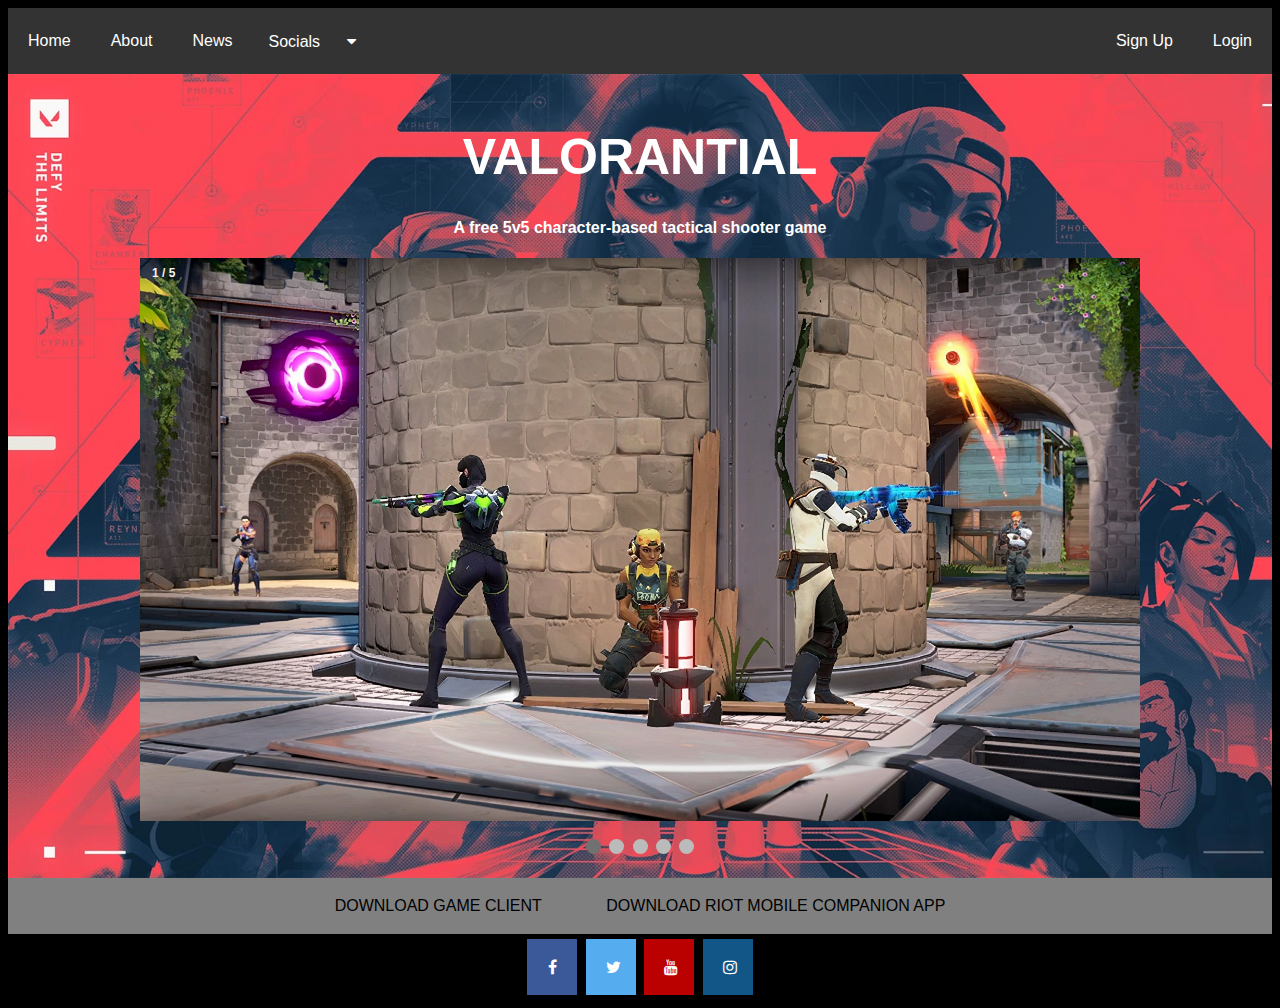
==== index.html @ 1e98162e "about commit edit" ====
<!DOCTYPE html>
<html lang="en">
    <head>
        <meta charset="UTF-8">
        <meta name="viewport" content="width=device-width, initial-scale=1">
		<title>Valorantial</title>
		<link href="style.css" rel="stylesheet" type="text/css" />
        <script src="javascript.js" defer></script>
		<link rel="stylesheet" href="https://cdnjs.cloudflare.com/ajax/libs/font-awesome/4.7.0/css/font-awesome.min.css">
        <style></style>
    </head>
    <body>
		<div class="navBar">
			<a href="index.html">Home</a>
			<a href="about.html">About</a>
			<a href="">News</a>
			<a href="login.html" class="right">Login</a>
			<a href="" class="right">Sign Up</a>
			<div class="dropdown">
				<button class="dropbtn">Socials 
				  <i class="fa fa-caret-down"></i>
				</button>
				<div class="dropdown-content">
				  <a href="https://www.facebook.com/PlayVALORANT/" target="_blank">FaceBook</a>
				  <a href="https://twitter.com/playvalorant" target="_blank">Twitter</a>
				  <a href="https://www.youtube.com/PlayValorant" target="_blank">Youtube</a>
				  <a href="https://www.instagram.com/playvalorantofficial/" target="_blank">Instagram</a>
				</div>
			</div>
		</div>
		<div class="header">
			<h1>VALORANTIAL</h1>
			<h4>A free 5v5 character-based tactical shooter game</h4>
		<div class="slideshow-container">

		<div class="mySlides fade">
			<div class="numbertext">1 / 5</div>
			<img src="download1.jpg" style="width:100%">
		</div>
			
		<div class="mySlides fade">
			<div class="numbertext">2 / 5</div>
			<img src="download2.jpg" style="width:100%">
		</div>
			
		<div class="mySlides fade">
			<div class="numbertext">3 / 5</div>
			<img src="download3.jpg" style="width:100%">
		</div>

		<div class="mySlides fade">
			<div class="numbertext">4 / 5</div>
			<img src="download4.jpg" style="width:100%">
		</div>

		<div class="mySlides fade">
			<div class="numbertext">5 / 5</div>
			<img src="download5.png" style="width:100%">
		</div>

		</div>
		<br>

		<div style="text-align:center">
			<span class="dot"></span> 
			<span class="dot"></span> 
			<span class="dot"></span>
			<span class="dot"></span> 
			<span class="dot"></span>
		</div>
		</div>
		
		<div class="downloadBar">
			<a href="https://playvalorant.com/en-sg/download/" target="_blank" class="download">DOWNLOAD GAME CLIENT</a>
			<a href="https://play.google.com/store/apps/details?id=com.riotgames.mobile.leagueconnect&referrer=singular_click_id%3D18932eaf-8237-442a-aabf-de5911f36f7c&pli=1" 
			target="_blank" class="download">DOWNLOAD RIOT MOBILE COMPANION APP</a>
		</div>

		<div class="socialBar">
			<a href="https://www.facebook.com/PlayVALORANT/" target="_blank" class="fa fa-facebook"></a>
			<a href="https://twitter.com/playvalorant" target="_blank" class="fa fa-twitter"></a>
			<a href="https://www.youtube.com/PlayValorant" target="_blank" class="fa fa-youtube"></a>
			<a href="https://www.instagram.com/playvalorantofficial/" target="_blank" class="fa fa-instagram"></a>
		</div>
    </body>
</html>
---- style.css ----
* {box-sizing: border-box;}
body {
	font-family: Verdana, sans-serif;
	background-color: black;
}
.mySlides {display: none;}
img {vertical-align: middle;}

.header{
	padding: 20px;
	text-align: center;
	background-image: url(val.webp);
	background-size: cover;
	color: white;
	font-weight: bold;
}
.header h1{
	font-size: 50px;
	font-weight: bold;
}
.header h4{
	font-weight: bold;
}
.navBar{
overflow: hidden;
background-color: #333;
}
.navBar a {
	float: left;
	display: block;
	color: white;
	text-align: center;
	padding: 24px 20px;
	text-decoration: none;
}
.navBar a.right{
	float: right;
}  
.navBar a:Hover, .dropdown:hover .dropbtn {
	background-color: #ddd;
	color: black;
}
.dropdown {
	float: left;
	overflow: hidden;
}
  
.dropdown .dropbtn {
	font-size: 16px;  
	border: none;
	outline: none;
	color: white;
	padding: 0px 16px;
	background-color: inherit;
	font-family: inherit;
	margin: 0;
}
.dropdown-content {
	display: none;
	position: absolute;
	background-color: #f9f9f9;
	min-width: 160px;
	box-shadow: 0px 8px 16px 0px rgba(0,0,0,0.2);
	z-index: 1;
}
.dropdown-content a {
	float: none;
	color: black;
	padding: 12px 16px;
	text-decoration: none;
	display: block;
	text-align: left;
}
  
.dropdown-content a:hover {
	background-color: #ddd;
}
  
.dropdown:hover .dropdown-content {
	display: block;
}
.slideshow-container {
max-width: 1000px;
position: relative;
margin: auto;
}	
.numbertext {
color: #f2f2f2;
font-size: 12px;
padding: 8px 12px;
position: absolute;
top: 0;
}
.dot {
height: 15px;
width: 15px;
margin: 0 2px;
background-color: #bbb;
border-radius: 50%;
display: inline-block;
transition: background-color 0.6s ease;
}
.active {
background-color: #717171;
}	
.fade {
animation-name: fade;
animation-duration: 1.5s;
}

@keyframes fade {
from {opacity: .4}
to {opacity: 1}
}
@media only screen and (max-width: 300px) {
.text {font-size: 11px}
}
@media screen and (max-width: 400px) {
.navBar a {
	float: none;
	width: 100%;
}
}
.socialBar {
	background-color: black;
	text-align: center;
}
.fa {
	padding: 20px;
	font-size: 30px;
	width: 50px;
	text-align: center;
	text-decoration: none;
	margin: 5px 2px;
}
.fa:hover {
    opacity: 0.7;
}
.fa-facebook {
	background: #3B5998;
	color: white;
}
.fa-twitter {
	background: #55ACEE;
	color: white;
}
.fa-youtube {
	background: #bb0000;
	color: white;
}
  
.fa-instagram {
	background: #125688;
	color: white;
}
.downloadBar{
	background-color: grey;
	text-align: center;
}
.download{
  	background-color: inherit;
 	padding: 14px 28px;
	margin: 5px 2px;
  	font-size: 16px;
  	cursor: pointer;
  	display: inline-block;
	text-decoration: none;
	color: black;
}
.download:hover {
    opacity: 0.7;
	background: white;
}
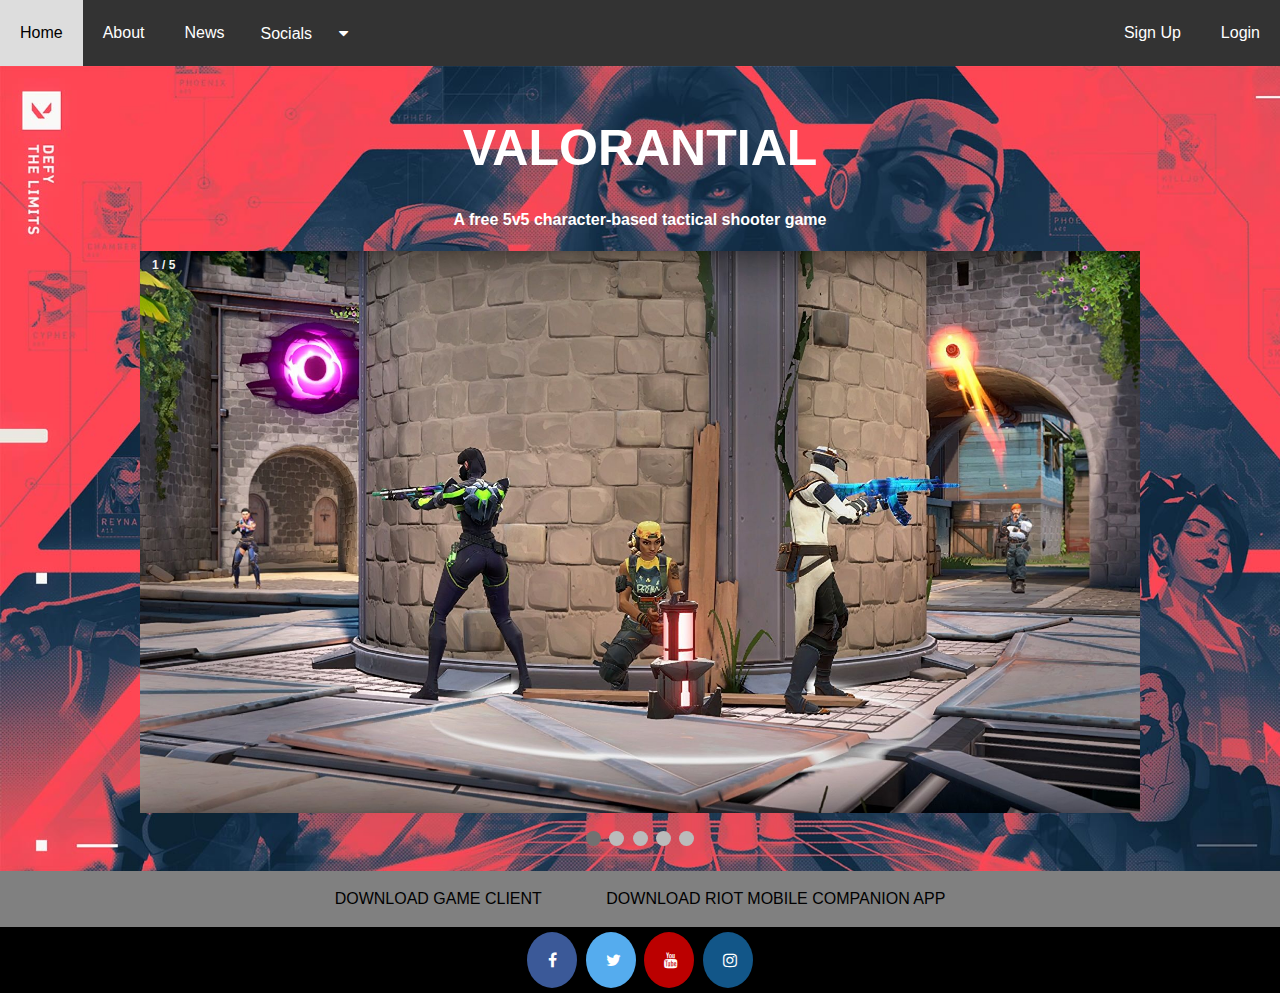
==== commit d39ebf34: "install normalize.css, changed to 1 style.css" ====
--- a/index.html
+++ b/index.html
@@ -5,6 +5,7 @@
         <meta name="viewport" content="width=device-width, initial-scale=1">
 		<title>Valorantial</title>
 		<link href="style.css" rel="stylesheet" type="text/css" />
+		<link href="normalize.css" rel="stylesheet" type="text/css" />
         <script src="javascript.js" defer></script>
 		<link rel="stylesheet" href="https://cdnjs.cloudflare.com/ajax/libs/font-awesome/4.7.0/css/font-awesome.min.css">
         <style></style>
@@ -14,8 +15,8 @@
 			<a href="index.html">Home</a>
 			<a href="about.html">About</a>
 			<a href="">News</a>
-			<a href="login.html" class="right">Login</a>
-			<a href="" class="right">Sign Up</a>
+			<a href="login.html" class="right" target="_blank">Login</a>
+			<a href="" class="right" target="_blank">Sign Up</a>
 			<div class="dropdown">
 				<button class="dropbtn">Socials 
 				  <i class="fa fa-caret-down"></i>
--- a/style.css
+++ b/style.css
@@ -1,7 +1,7 @@
+/* index */
 * {box-sizing: border-box;}
 body {
 	font-family: Verdana, sans-serif;
-	background-color: black;
 }
 .mySlides {display: none;}
 img {vertical-align: middle;}
@@ -132,6 +132,7 @@
 	text-align: center;
 	text-decoration: none;
 	margin: 5px 2px;
+	border-radius: 50%;
 }
 .fa:hover {
     opacity: 0.7;
@@ -171,3 +172,20 @@
     opacity: 0.7;
 	background: white;
 }
+/*ABOUT */
+.aboutGame h1{
+    color:white;
+}
+/*LOGIN & sign up*/
+body, html {
+    height: 100%;
+    margin: 0;
+}
+.test {
+    background-image: url(download6.png);
+    height: 100%;
+    background-position: center;
+    background-repeat: no-repeat;
+    background-size: cover;
+}
+form {border: 3px solid #f1f1f1;}
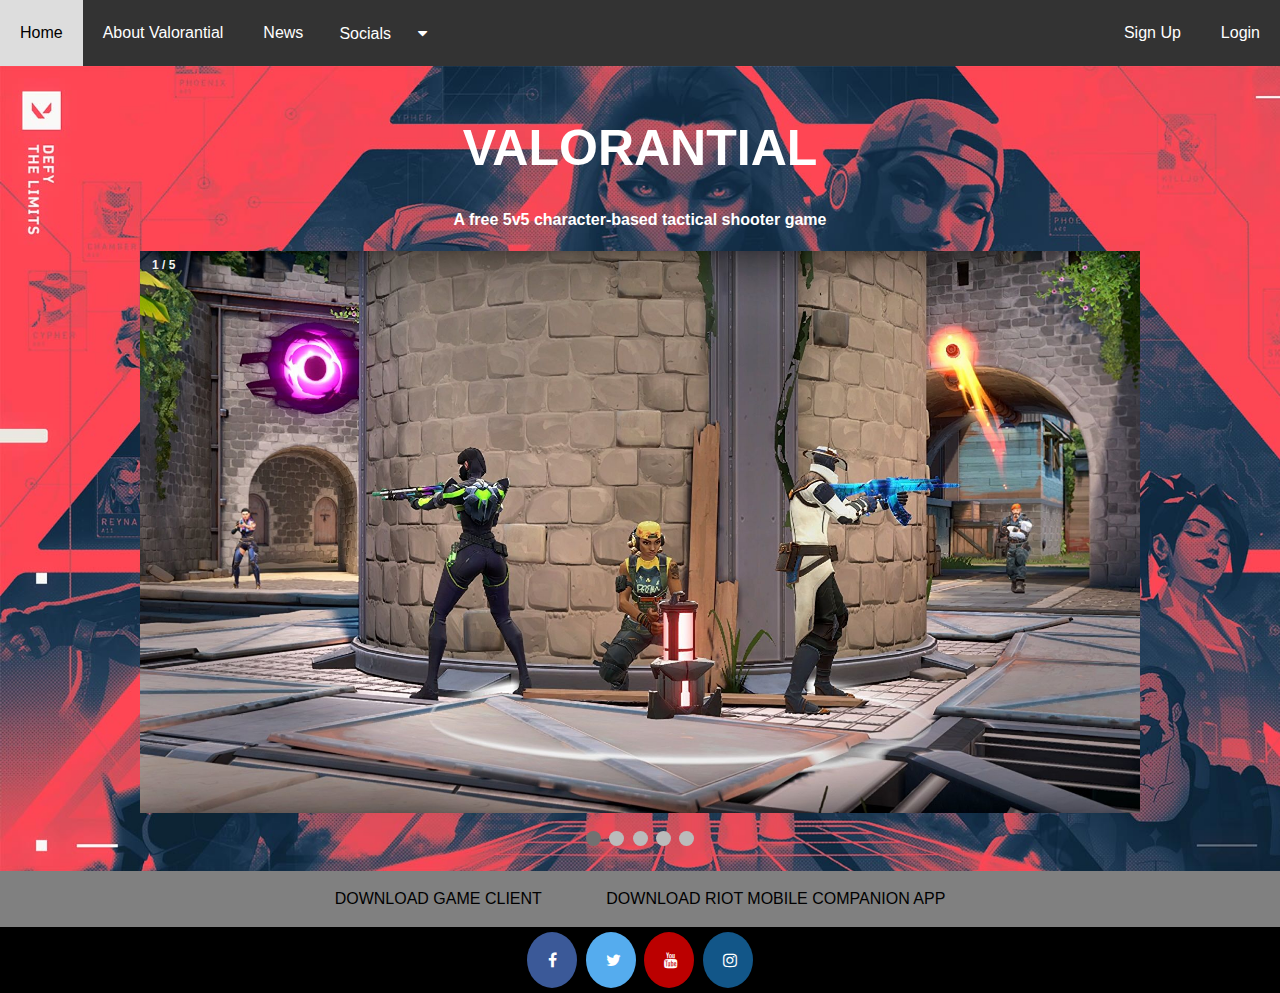
==== commit 10e47063: "about commit" ====
--- a/index.html
+++ b/index.html
@@ -13,10 +13,8 @@
     <body>
 		<div class="navBar">
 			<a href="index.html">Home</a>
-			<a href="about.html">About</a>
-			<a href="">News</a>
-			<a href="login.html" class="right" target="_blank">Login</a>
-			<a href="" class="right" target="_blank">Sign Up</a>
+			<a href="about.html">About Valorantial</a>
+			<a href="news.html">News</a>
 			<div class="dropdown">
 				<button class="dropbtn">Socials 
 				  <i class="fa fa-caret-down"></i>
@@ -28,6 +26,8 @@
 				  <a href="https://www.instagram.com/playvalorantofficial/" target="_blank">Instagram</a>
 				</div>
 			</div>
+			<a href="login.html" class="right" target="_blank">Login</a>
+			<a href="signup.html" class="right" target="_blank">Sign Up</a>
 		</div>
 		<div class="header">
 			<h1>VALORANTIAL</h1>
--- a/style.css
+++ b/style.css
@@ -1,5 +1,6 @@
 /* index */
 * {box-sizing: border-box;}
+
 body {
 	font-family: Verdana, sans-serif;
 }
@@ -40,6 +41,7 @@
 	background-color: #ddd;
 	color: black;
 }
+/* dropdown socials */
 .dropdown {
 	float: left;
 	overflow: hidden;
@@ -116,11 +118,12 @@
 .text {font-size: 11px}
 }
 @media screen and (max-width: 400px) {
-.navBar a {
+.navBar a, .dropdown, .dropbtn, .dropdown-content a {
 	float: none;
 	width: 100%;
 }
 }
+/* social bar */
 .socialBar {
 	background-color: black;
 	text-align: center;
@@ -172,20 +175,131 @@
     opacity: 0.7;
 	background: white;
 }
-/*ABOUT */
-.aboutGame h1{
-    color:white;
-}
-/*LOGIN & sign up*/
-body, html {
-    height: 100%;
-    margin: 0;
-}
-.test {
-    background-image: url(download6.png);
-    height: 100%;
-    background-position: center;
-    background-repeat: no-repeat;
-    background-size: cover;
-}
-form {border: 3px solid #f1f1f1;}
+/* ABOUT */
+/*.aboutGame h1{
+	font-weight: bold;
+	font-size: 40px;
+	text-align: center;
+	color: white;
+}*/
+/*.aboutGameLeft h4{
+	font-weight: bold;
+	font-size: 15px;
+	text-align: center;
+	color: white;
+} */
+.aboutGamePic {
+	display: block;
+	margin-left: auto;
+	margin-right: auto;
+	width: 50%;
+}
+.split {
+	height: 100%;
+	width: 50%;
+	position: fixed;
+	z-index: 1;
+	top: 0;
+	overflow-x: hidden;
+	padding-top: 20px;
+}
+  
+.left {
+	left: 0;
+}
+  
+.right {
+	right: 0;
+}
+.centered {
+	position: absolute;
+	top: 50%;
+	left: 50%;
+	transform: translate(-50%, -50%);
+	text-align: center;
+}
+
+/* LOGIN */
+form {
+	border: 3px solid #f1f1f1;
+}
+input[type=text], input[type=password] {
+	width: 100%;
+	padding: 12px 20px;
+	margin: 8px 0;
+	display: inline-block;
+	border: 1px solid #ccc;
+	box-sizing: border-box;
+}
+input[type=text]:focus, input[type=password]:focus {
+	background-color: #ddd;
+	outline: none;
+}
+button {
+	background-color: black;
+	color: white;
+	padding: 14px 20px;
+	margin: 8px 0;
+	border: none;
+	cursor: pointer;
+	width: 100%;
+}
+button:hover {
+	opacity: 0.8;
+}
+  
+.cancelbtn {
+	width: auto;
+	padding: 10px 18px;
+	background-color: #f44336;
+}
+.container {
+	padding: 16px;
+}
+  
+span.psw {
+	float: right;
+	padding-top: 16px;
+}
+.imgcontainer {
+	text-align: center;
+	margin: 24px 0 12px 0;
+}
+img.avatar {
+	width: 15%;
+	border-radius: 50%;
+}
+/* Change styles for span and cancel button on extra small screens */
+@media screen and (max-width: 300px) {
+span.psw {
+	display: block;
+	float: none;
+}
+.cancelbtn, .cancelbtnSIGNUP, .signupbtn {
+	width: 100%;
+}
+}
+/* sign up */
+hr {
+	border: 1px solid #f1f1f1;
+	margin-bottom: 25px;
+}
+.cancelbtnSIGNUP {
+	padding: 14px 20px;
+	background-color: #f44336;
+}
+.cancelbtnSIGNUP, .signupbtn {
+	float: left;
+	width: 50%;
+}
+.clearfix::after {
+	content: "";
+	clear: both;
+	display: table;
+}
+/* news */
+.news h1{
+    color:black;
+	font-weight: bold;
+	font-size: 50px;
+}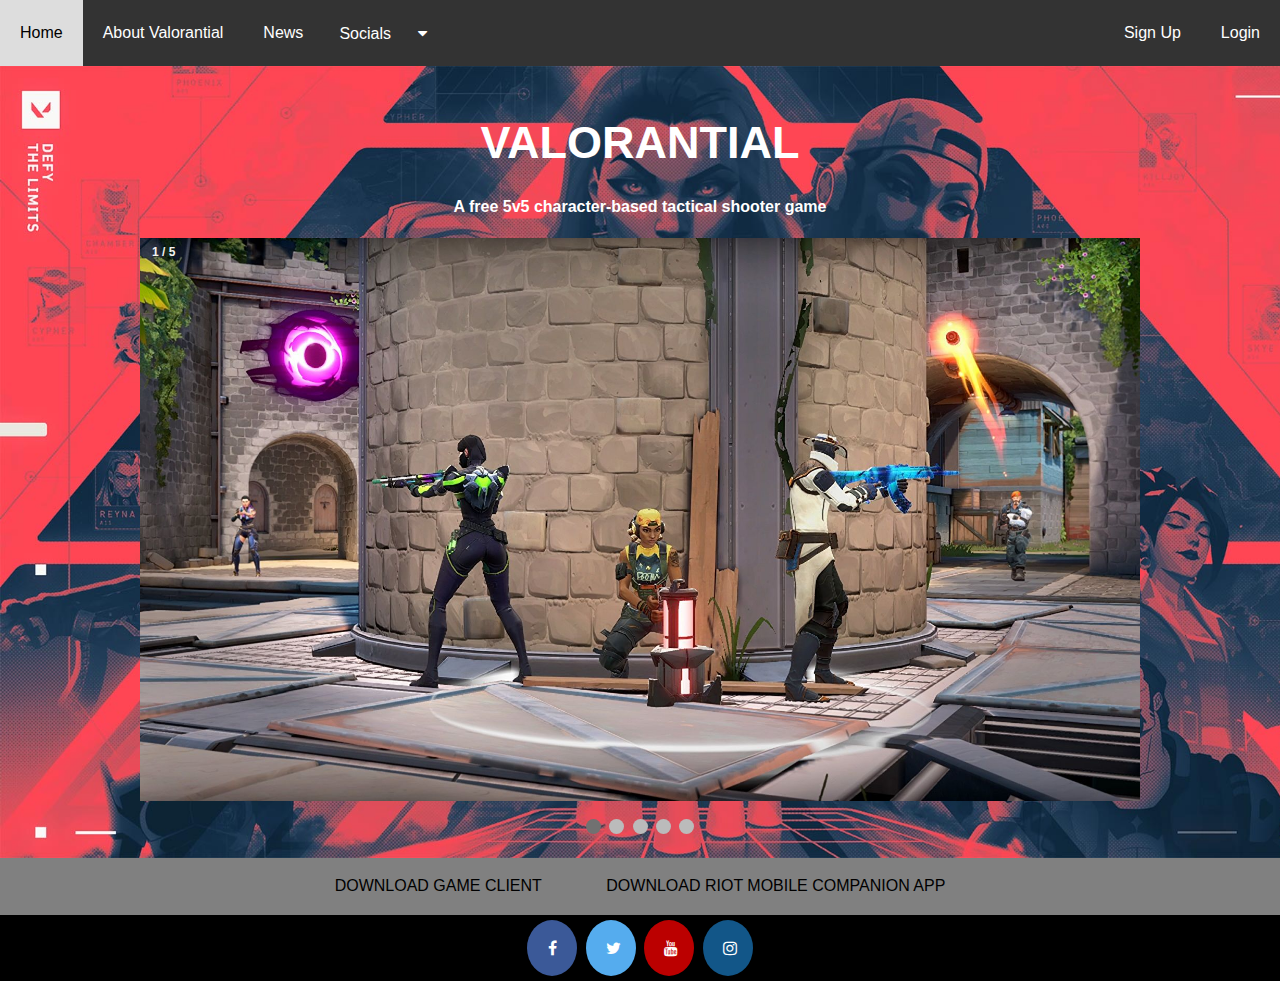
==== commit 27368acb: "news commit" ====
--- a/index.html
+++ b/index.html
@@ -36,27 +36,27 @@
 
 		<div class="mySlides fade">
 			<div class="numbertext">1 / 5</div>
-			<img src="download1.jpg" style="width:100%">
+			<img src="images/download1.jpg" style="width:100%">
 		</div>
 			
 		<div class="mySlides fade">
 			<div class="numbertext">2 / 5</div>
-			<img src="download2.jpg" style="width:100%">
+			<img src="images/download2.jpg" style="width:100%">
 		</div>
 			
 		<div class="mySlides fade">
 			<div class="numbertext">3 / 5</div>
-			<img src="download3.jpg" style="width:100%">
+			<img src="images/download3.jpg" style="width:100%">
 		</div>
 
 		<div class="mySlides fade">
 			<div class="numbertext">4 / 5</div>
-			<img src="download4.jpg" style="width:100%">
+			<img src="images/download4.jpg" style="width:100%">
 		</div>
 
 		<div class="mySlides fade">
 			<div class="numbertext">5 / 5</div>
-			<img src="download5.png" style="width:100%">
+			<img src="images/download5.png" style="width:100%">
 		</div>
 
 		</div>
--- a/style.css
+++ b/style.css
@@ -16,15 +16,15 @@
 	font-weight: bold;
 }
 .header h1{
-	font-size: 50px;
+	font-size: 45px;
 	font-weight: bold;
 }
 .header h4{
 	font-weight: bold;
 }
 .navBar{
-overflow: hidden;
-background-color: #333;
+	overflow: hidden;
+	background-color: #333;
 }
 .navBar a {
 	float: left;
@@ -35,6 +35,7 @@
 	text-decoration: none;
 }
 .navBar a.right{
+	color:white;
 	float: right;
 }  
 .navBar a:Hover, .dropdown:hover .dropbtn {
@@ -176,49 +177,27 @@
 	background: white;
 }
 /* ABOUT */
-/*.aboutGame h1{
+.aboutGame h1{
 	font-weight: bold;
 	font-size: 40px;
 	text-align: center;
 	color: white;
-}*/
-/*.aboutGameLeft h4{
+}
+.aboutGame h4{
 	font-weight: bold;
 	font-size: 15px;
 	text-align: center;
 	color: white;
-} */
+} 
 .aboutGamePic {
 	display: block;
 	margin-left: auto;
 	margin-right: auto;
 	width: 50%;
 }
-.split {
-	height: 100%;
-	width: 50%;
-	position: fixed;
-	z-index: 1;
-	top: 0;
-	overflow-x: hidden;
-	padding-top: 20px;
-}
-  
-.left {
-	left: 0;
-}
-  
-.right {
-	right: 0;
-}
-.centered {
-	position: absolute;
-	top: 50%;
-	left: 50%;
-	transform: translate(-50%, -50%);
-	text-align: center;
-}
-
+.aboutAgent{
+	text-align: center;
+}
 /* LOGIN */
 form {
 	border: 3px solid #f1f1f1;
@@ -284,6 +263,9 @@
 	border: 1px solid #f1f1f1;
 	margin-bottom: 25px;
 }
+.signupbtn{
+	background-color: green;
+}
 .cancelbtnSIGNUP {
 	padding: 14px 20px;
 	background-color: #f44336;
@@ -302,4 +284,13 @@
     color:black;
 	font-weight: bold;
 	font-size: 50px;
-}+}
+.news {
+	text-align: center;
+	background-image: url(images/download10.webp);
+	background-size: cover;
+	padding: 1px;
+}
+.news h1 {
+	color:white;
+}
